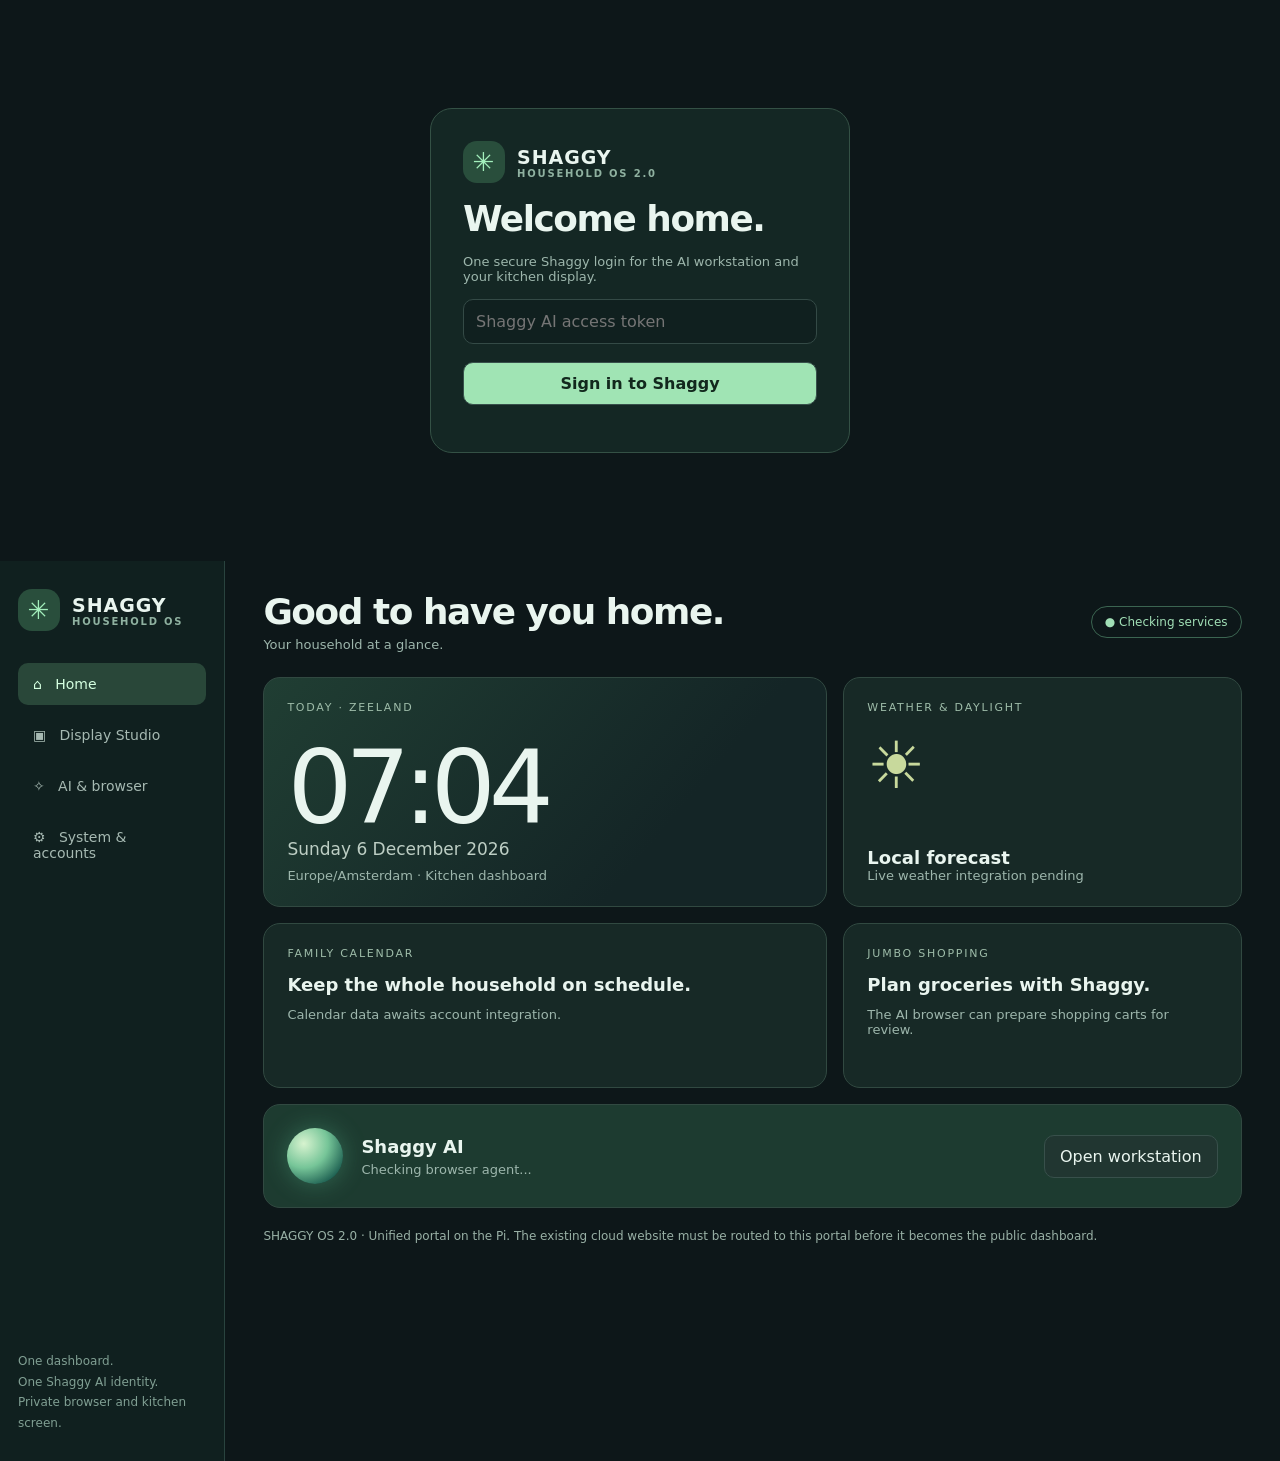
==== unified/index.html @ 6ea8dbbb "Create unified Shaggy OS homepage with embedded AI browser and Display Studio" ====
<!doctype html><html lang="en"><head><meta charset="utf-8"><meta name="viewport" content="width=device-width,initial-scale=1"><title>Shaggy — Household OS</title><meta name="theme-color" content="#101d1c">
<style>
:root{font-family:Inter,ui-sans-serif,system-ui,-apple-system,Segoe UI,sans-serif;background:#0d1719;color:#e9f5ef;color-scheme:dark}
*{box-sizing:border-box}body{margin:0}button,input,textarea{font:inherit}
button{cursor:pointer;color:#e9f5ef;border:1px solid #38504b;border-radius:10px;background:#213631;padding:11px 15px}button:hover{background:#315148}button.primary{background:#a0e4b4;color:#12281d;font-weight:700}
button:focus-visible,input:focus-visible,textarea:focus-visible{outline:2px solid #9ce2b5;outline-offset:2px}
input,textarea{width:100%;border:1px solid #344a46;border-radius:10px;background:#10201f;color:#edf8f1;padding:12px}h1,h2,p{margin:0}h1{font-size:clamp(24px,2.8vw,36px);letter-spacing:-.04em}h2{font-size:18px}.muted{color:#9db6ac;font-size:13px}.good{color:#a0e4b4}.warn{color:#ffcb94}
#signIn{max-width:420px;margin:12vh auto;background:#142724;padding:32px;border:1px solid #345145;border-radius:22px;display:grid;gap:15px}
.logo{display:flex;gap:12px;align-items:center;font-size:19px;font-weight:850;letter-spacing:.05em}.logo b{width:42px;height:42px;border-radius:14px;background:#294e3c;display:grid;place-items:center;color:#a3efbc;font-size:26px}.logo small{display:block;font-size:10px;color:#8fb1a0;letter-spacing:.18em}
#shell{display:grid;grid-template-columns:225px minmax(0,1fr);min-height:100vh}
aside{border-right:1px solid #29433e;background:#10201f;padding:28px 18px;display:flex;flex-direction:column;gap:32px}
nav{display:grid;gap:9px}nav button{text-align:left;background:none;border:none;padding:13px 15px;color:#a6b9b2;font-size:14px}nav button.active{background:#294739;color:#d4ffe0}
.sidefoot{margin-top:auto;color:#809f93;font-size:12px;line-height:1.7}
main{min-width:0;padding:30px clamp(15px,3vw,50px)}
.heading{display:flex;justify-content:space-between;align-items:center;gap:15px;margin-bottom:25px;flex-wrap:wrap}
.chip{font-size:12px;border:1px solid #3b6551;border-radius:20px;padding:8px 13px;color:#a1dfb6}
.tab{display:none}.tab.active{display:block}
.grid{display:grid;grid-template-columns:repeat(12,minmax(0,1fr));gap:16px}
.card{background:#172926;border:1px solid #314941;border-radius:17px;padding:23px;min-width:0}
.clock-card{grid-column:span 7;background:linear-gradient(130deg,#203e33,#142526 70%);min-height:230px;display:flex;flex-direction:column;justify-content:space-between}
.clock{font-size:clamp(64px,8vw,110px);font-weight:250;letter-spacing:-.07em;line-height:1}
.eyebrow{font-size:11px;letter-spacing:.16em;color:#9ebca9;text-transform:uppercase;margin-bottom:14px}
.weather{grid-column:span 5;display:flex;flex-direction:column;justify-content:space-between}
.weather .sun{font-size:65px;color:#c8d99c}
.calendar{grid-column:span 7;min-height:165px}.jumbo{grid-column:span 5}.agent{grid-column:span 12;display:flex;align-items:center;gap:18px;background:#1d3b30}
.orb{width:56px;height:56px;border-radius:50%;background:radial-gradient(circle at 30% 28%,#d7f3cf,#76c598 43%,#1d5f51 80%);box-shadow:0 0 25px #61c89855;flex-shrink:0}
.controls{display:grid;grid-template-columns:repeat(auto-fit,minmax(145px,1fr));gap:10px;margin:20px 0}
.controls button{min-height:85px;text-align:left}.controls button.active{border-color:#9de4b4;color:#a7efba}.controls small{display:block;color:#8aa69a;margin-top:8px;font-size:11px}
.stack{display:grid;gap:18px}.line{display:flex;align-items:center;justify-content:space-between;border-bottom:1px solid #314941;padding:12px 0;gap:12px}.line input{width:22px;height:22px;accent-color:#9ce0b1}
.actions{display:flex;gap:10px;flex-wrap:wrap}
#agentFrame{border:0;width:100%;height:calc(100vh - 130px);min-height:620px;background:#10191b;border-radius:14px}
.note{font-size:12px;color:#99b1a6;line-height:1.7;margin-top:18px}a{color:#a5edb9}
@media(max-width:850px){#shell{grid-template-columns:1fr}aside{padding:13px;gap:10px;border-right:0;border-bottom:1px solid #29433e}.sidefoot{display:none}nav{display:flex;overflow:auto;gap:5px}nav button{white-space:nowrap;padding:10px}main{padding:17px}.clock-card,.calendar,.weather,.jumbo{grid-column:span 12}.clock-card{min-height:220px}#agentFrame{height:calc(100dvh - 145px);min-height:450px}}
</style></head><body>
<section id="signIn" hidden><div class="logo"><b>✳</b><span>SHAGGY<small>HOUSEHOLD OS 2.0</small></span></div><h1>Welcome home.</h1><p class="muted">One secure Shaggy login for the AI workstation and your kitchen display.</p><form id="loginForm" class="stack"><input id="loginToken" type="password" autocomplete="current-password" placeholder="Shaggy AI access token" required><button class="primary">Sign in to Shaggy</button></form><p id="loginError" class="warn"></p></section>
<div id="shell" hidden><aside><div class="logo"><b>✳</b><span>SHAGGY<small>HOUSEHOLD OS</small></span></div><nav id="navigation">
<button data-tab="home" class="active">⌂ &nbsp; Home</button>
<button data-tab="studio">▣ &nbsp; Display Studio</button>
<button data-tab="agent">✧ &nbsp; AI & browser</button>
<button data-tab="system">⚙ &nbsp; System & accounts</button>
</nav><div class="sidefoot">One dashboard.<br>One Shaggy AI identity.<br>Private browser and kitchen screen.</div></aside>
<main><div class="heading"><div><h1 id="title">Good to have you home.</h1><p id="subtitle" class="muted" style="margin-top:5px">Your household at a glance.</p></div><span class="chip" id="status">● Checking services</span></div>
<section id="home" class="tab active">
<div class="grid">
<article class="card clock-card"><div class="eyebrow">Today · Zeeland</div><div><div class="clock" id="clock">--:--</div><div id="today" style="color:#bdcec4;font-size:17px"></div></div><p class="muted">Europe/Amsterdam · Kitchen dashboard</p></article>
<article class="card weather"><div><div class="eyebrow">Weather & daylight</div><div class="sun">☀</div></div><div><h2>Local forecast</h2><p class="muted">Live weather integration pending</p></div></article>
<article class="card calendar"><div class="eyebrow">Family calendar</div><h2>Keep the whole household on schedule.</h2><p class="muted" style="margin-top:12px">Calendar data awaits account integration.</p></article>
<article class="card jumbo"><div class="eyebrow">Jumbo shopping</div><h2>Plan groceries with Shaggy.</h2><p class="muted" style="margin-top:12px">The AI browser can prepare shopping carts for review.</p></article>
<article class="card agent"><div class="orb"></div><div style="flex:1"><h2>Shaggy AI</h2><p class="muted" id="agentStatus" style="margin-top:5px">Checking browser agent...</p></div><button id="openAgent">Open workstation</button></article>
</div></section>
<section id="studio" class="tab"><article class="card stack">
<div><h2>Display Studio</h2><p class="muted" style="margin-top:7px">Control the Pi's physical HDMI screen. Changes apply without restarting the AI agent.</p></div>
<div class="controls" id="modes"></div>
<div><label for="message">Household announcement</label><textarea id="message" rows="3" maxlength="240" style="margin-top:8px"></textarea></div>
<div><button class="primary" id="saveMessage">Update display message</button></div>
<h2>Widgets</h2><div id="widgets"></div>
<div class="actions"><button id="takeover">Show Shaggy</button><button id="returnHome">Return to dashboard</button></div><p id="saveResult" class="good"></p>
</article></section>
<section id="agent" class="tab"><iframe id="agentFrame" src="about:blank" title="Shaggy AI and private browser"></iframe></section>
<section id="system" class="tab"><article class="card"><h2>Services & device status</h2><div id="metrics" style="margin-top:18px"></div><p class="note">For Google or OpenAI connections, open AI & browser → Settings. Credentials remain private to the agent service.</p></article></section>
<p class="note">SHAGGY OS 2.0 · Unified portal on the Pi. The existing cloud website must be routed to this portal before it becomes the public dashboard.</p>
</main></div>
<script>
const $=s=>document.querySelector(s);let settings={};const modes=['Kitchen','Calendar','Shopping','Photos','Agent','Browser'];
const keys={show_clock:'Clock',show_calendar:'Family calendar',show_weather:'Weather',show_jumbo:'Jumbo shopping',show_agent:'AI activity',show_moon:'Moon phase'};
const clock=()=>{const n=new Date();$('#clock').textContent=new Intl.DateTimeFormat('en-GB',{timeZone:'Europe/Amsterdam',hour:'2-digit',minute:'2-digit'}).format(n);$('#today').textContent=new Intl.DateTimeFormat('en-GB',{timeZone:'Europe/Amsterdam',weekday:'long',day:'numeric',month:'long',year:'numeric'}).format(n)};clock();setInterval(clock,20000);
async function api(url,body){let opts={credentials:'same-origin',cache:'no-store'};if(body!==undefined){opts.method='POST';opts.headers={'Content-Type':'application/json','X-Shaggy-OS':'1','X-Shaggy':'1'};opts.body=JSON.stringify(body)}let r=await fetch(url,opts);let data=await r.json().catch(()=>({}));if(!r.ok)throw Error(data.error||'Request failed');return data}
function tab(name){
 document.querySelectorAll('.tab').forEach(t=>t.classList.toggle('active',t.id===name));
 document.querySelectorAll('[data-tab]').forEach(b=>b.classList.toggle('active',b.dataset.tab===name));
 $('#title').textContent={home:'Good to have you home.',studio:'Display Studio',agent:'Shaggy AI & browser',system:'System & accounts'}[name];
 $('#subtitle').textContent={home:'Your household at a glance.',studio:'What shows up on the kitchen screen.',agent:'Chat, control websites, and manage accounts.',system:'Your Pi and connected services.'}[name];
 if(name==='agent' && $('#agentFrame').src.endsWith('about:blank'))$('#agentFrame').src='/agent';
 if(name==='system')refreshMetrics();
}
async function init(){
 try{await api('/api/status?summary=1');$('#signIn').hidden=true;$('#shell').hidden=false;refreshAll()}
 catch(e){$('#signIn').hidden=false;$('#shell').hidden=true}
}
function render(){
 $('#modes').replaceChildren(...modes.map(m=>{let b=document.createElement('button');b.className=m===settings.mode?'active':'';b.textContent=m;let small=document.createElement('small');small.textContent=m===settings.mode?'Currently displayed':'Set HDMI mode';b.append(small);b.onclick=()=>save({mode:m});return b}));
 $('#widgets').replaceChildren(...Object.entries(keys).map(([key,label])=>{let row=document.createElement('label');row.className='line';let text=document.createElement('span');text.textContent=label;let check=document.createElement('input');check.type='checkbox';check.checked=Boolean(settings[key]);check.onchange=()=>save({[key]:check.checked});row.append(text,check);return row}));
 $('#message').value=settings.message||'';
}
async function save(changes){
 try{let res=await api('/api/os/settings',changes);settings=res.settings;render();$('#saveResult').textContent='✓ Saved to kitchen screen'}
 catch(e){$('#saveResult').textContent='Could not save: '+e.message}
}
async function refreshMetrics(){
 try{
  let [agent,system]=await Promise.all([api('/api/status?summary=1'),api('/api/os/system')]);
  $('#status').textContent=agent.configured?'● AI configured':'● AI setup required';
  $('#agentStatus').textContent=agent.agent_busy?'Shaggy is working in his browser':agent.configured?'Agent online and ready':'Add an API key in AI Settings';
  let details={'AI service':'Online', 'AI model':agent.model||'—','CPU temperature':system.temperature_c==null?'Not available':system.temperature_c+' °C','RAM used':system.ram_used_pct+'%','Disk used':system.disk_used_pct+'%','Uptime':system.uptime_hours+' hours','CPU load':system.load_1m};
  $('#metrics').replaceChildren(...Object.entries(details).map(([k,v])=>{let row=document.createElement('div');row.className='line';let name=document.createElement('span');name.className='muted';name.textContent=k;let val=document.createElement('strong');val.textContent=v;row.append(name,val);return row}));
 }catch(e){$('#status').textContent='● Check connection';$('#metrics').textContent='Service error: '+e.message}
}
async function refreshAll(){try{settings=(await api('/api/os/settings'));render()}catch(e){$('#saveResult').textContent='Display unavailable: '+e.message}refreshMetrics()}
$('#loginForm').addEventListener('submit',async e=>{e.preventDefault();try{await api('/api/login',{token:$('#loginToken').value});$('#loginToken').value='';$('#loginError').textContent='';init()}catch(e){$('#loginError').textContent='Invalid access token'}});
$('#navigation').addEventListener('click',e=>{let t=e.target.closest('[data-tab]');if(t)tab(t.dataset.tab)});
$('#openAgent').onclick=()=>tab('agent');
$('#saveMessage').onclick=()=>save({message:$('#message').value});
$('#takeover').onclick=()=>save({agent_overlay:true});
$('#returnHome').onclick=()=>save({agent_overlay:false});
init();setInterval(()=>{if(!$('#shell').hidden)refreshMetrics()},15000);
</script></body></html>
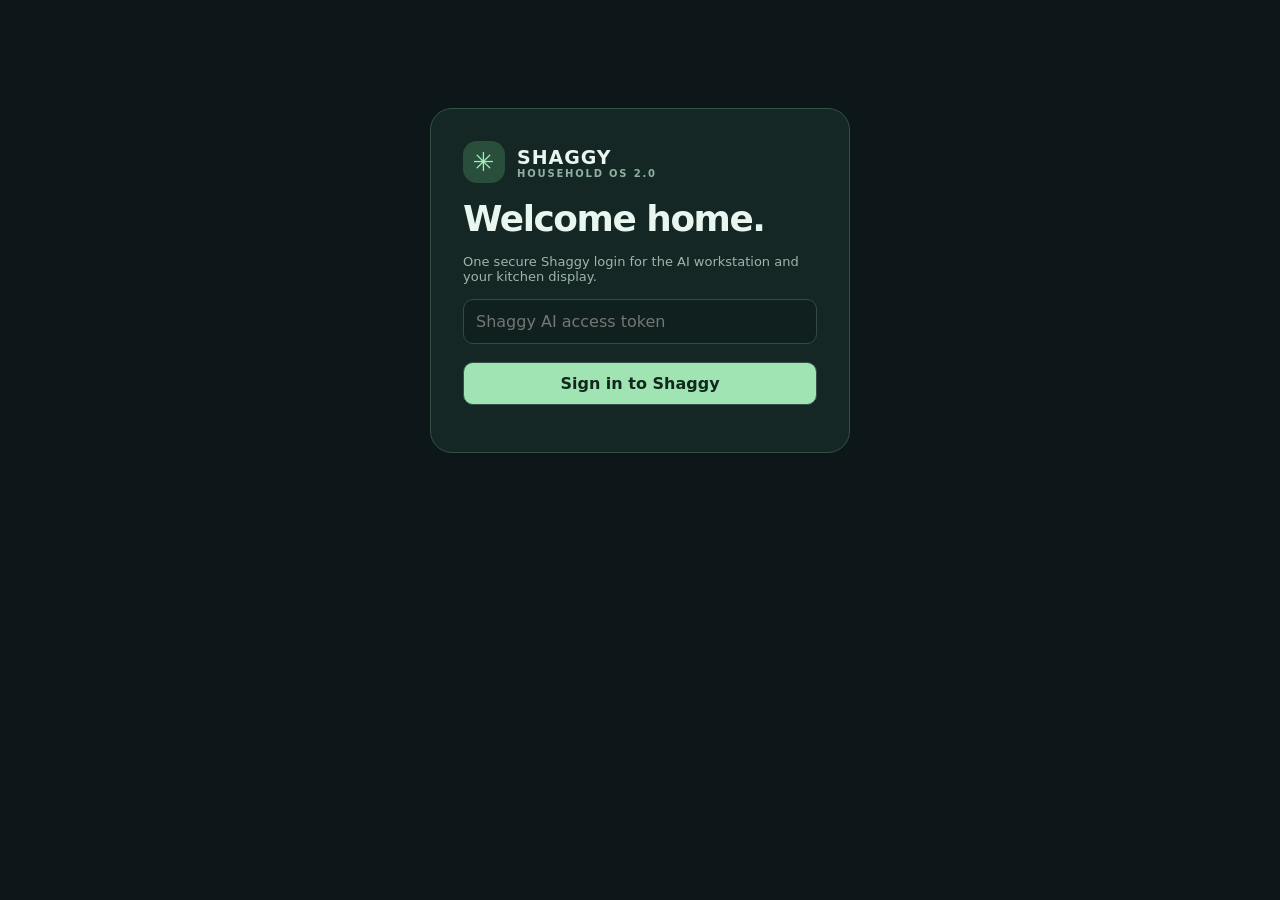
==== commit 2c754d51: "Ensure unified portal login and application sections obey hidden state" ====
--- a/unified/index.html
+++ b/unified/index.html
@@ -1,7 +1,7 @@
 <!doctype html><html lang="en"><head><meta charset="utf-8"><meta name="viewport" content="width=device-width,initial-scale=1"><title>Shaggy — Household OS</title><meta name="theme-color" content="#101d1c">
 <style>
 :root{font-family:Inter,ui-sans-serif,system-ui,-apple-system,Segoe UI,sans-serif;background:#0d1719;color:#e9f5ef;color-scheme:dark}
-*{box-sizing:border-box}body{margin:0}button,input,textarea{font:inherit}
+*{box-sizing:border-box}[hidden]{display:none!important}body{margin:0}button,input,textarea{font:inherit}
 button{cursor:pointer;color:#e9f5ef;border:1px solid #38504b;border-radius:10px;background:#213631;padding:11px 15px}button:hover{background:#315148}button.primary{background:#a0e4b4;color:#12281d;font-weight:700}
 button:focus-visible,input:focus-visible,textarea:focus-visible{outline:2px solid #9ce2b5;outline-offset:2px}
 input,textarea{width:100%;border:1px solid #344a46;border-radius:10px;background:#10201f;color:#edf8f1;padding:12px}h1,h2,p{margin:0}h1{font-size:clamp(24px,2.8vw,36px);letter-spacing:-.04em}h2{font-size:18px}.muted{color:#9db6ac;font-size:13px}.good{color:#a0e4b4}.warn{color:#ffcb94}
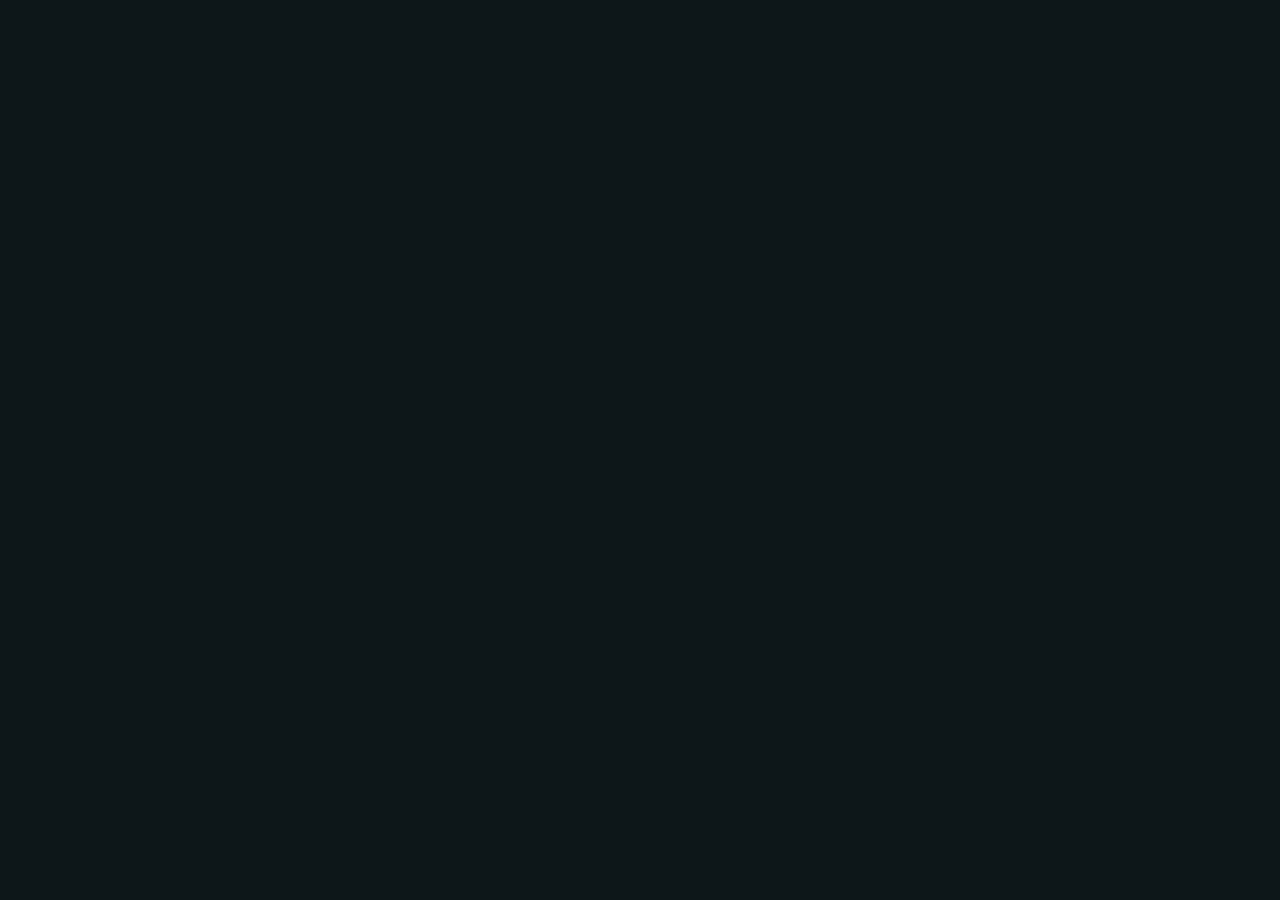
==== commit 36415016: "Build native Kitchen and dedicated HDMI display modes" ====
--- a/unified/index.html
+++ b/unified/index.html
@@ -1,4 +1,5 @@
 <!doctype html><html lang="en"><head><meta charset="utf-8"><meta name="viewport" content="width=device-width,initial-scale=1"><title>Shaggy — Household OS</title><meta name="theme-color" content="#101d1c">
+<link rel="stylesheet" href="/screen.css"><script src="/screen.js" defer></script>
 <style>
 :root{font-family:Inter,ui-sans-serif,system-ui,-apple-system,Segoe UI,sans-serif;background:#0d1719;color:#e9f5ef;color-scheme:dark}
 *{box-sizing:border-box}[hidden]{display:none!important}body{margin:0}button,input,textarea{font:inherit}
@@ -7,69 +8,65 @@
 input,textarea{width:100%;border:1px solid #344a46;border-radius:10px;background:#10201f;color:#edf8f1;padding:12px}h1,h2,p{margin:0}h1{font-size:clamp(24px,2.8vw,36px);letter-spacing:-.04em}h2{font-size:18px}.muted{color:#9db6ac;font-size:13px}.good{color:#a0e4b4}.warn{color:#ffcb94}
 #signIn{max-width:420px;margin:12vh auto;background:#142724;padding:32px;border:1px solid #345145;border-radius:22px;display:grid;gap:15px}
 .logo{display:flex;gap:12px;align-items:center;font-size:19px;font-weight:850;letter-spacing:.05em}.logo b{width:42px;height:42px;border-radius:14px;background:#294e3c;display:grid;place-items:center;color:#a3efbc;font-size:26px}.logo small{display:block;font-size:10px;color:#8fb1a0;letter-spacing:.18em}
-#shell{display:grid;grid-template-columns:225px minmax(0,1fr);min-height:100vh}
-aside{border-right:1px solid #29433e;background:#10201f;padding:28px 18px;display:flex;flex-direction:column;gap:32px}
-nav{display:grid;gap:9px}nav button{text-align:left;background:none;border:none;padding:13px 15px;color:#a6b9b2;font-size:14px}nav button.active{background:#294739;color:#d4ffe0}
-.sidefoot{margin-top:auto;color:#809f93;font-size:12px;line-height:1.7}
-main{min-width:0;padding:30px clamp(15px,3vw,50px)}
+#shell{display:grid;grid-template-columns:minmax(0,1fr);grid-template-rows:auto 1fr;min-height:100vh}
+aside{border-bottom:1px solid #29433e;background:#10201f;padding:13px clamp(15px,2vw,35px);display:flex;align-items:center;gap:clamp(16px,3vw,45px);min-width:0}
+nav{display:flex;gap:6px;overflow:auto}nav button{text-align:left;white-space:nowrap;background:none;border:none;padding:12px;color:#a6b9b2;font-size:14px}nav button.active{background:#294739;color:#d4ffe0}
+main{min-width:0;padding:22px clamp(15px,2vw,35px)}
 .heading{display:flex;justify-content:space-between;align-items:center;gap:15px;margin-bottom:25px;flex-wrap:wrap}
 .chip{font-size:12px;border:1px solid #3b6551;border-radius:20px;padding:8px 13px;color:#a1dfb6}
 .tab{display:none}.tab.active{display:block}
-.grid{display:grid;grid-template-columns:repeat(12,minmax(0,1fr));gap:16px}
 .card{background:#172926;border:1px solid #314941;border-radius:17px;padding:23px;min-width:0}
-.clock-card{grid-column:span 7;background:linear-gradient(130deg,#203e33,#142526 70%);min-height:230px;display:flex;flex-direction:column;justify-content:space-between}
-.clock{font-size:clamp(64px,8vw,110px);font-weight:250;letter-spacing:-.07em;line-height:1}
-.eyebrow{font-size:11px;letter-spacing:.16em;color:#9ebca9;text-transform:uppercase;margin-bottom:14px}
-.weather{grid-column:span 5;display:flex;flex-direction:column;justify-content:space-between}
-.weather .sun{font-size:65px;color:#c8d99c}
-.calendar{grid-column:span 7;min-height:165px}.jumbo{grid-column:span 5}.agent{grid-column:span 12;display:flex;align-items:center;gap:18px;background:#1d3b30}
-.orb{width:56px;height:56px;border-radius:50%;background:radial-gradient(circle at 30% 28%,#d7f3cf,#76c598 43%,#1d5f51 80%);box-shadow:0 0 25px #61c89855;flex-shrink:0}
 .controls{display:grid;grid-template-columns:repeat(auto-fit,minmax(145px,1fr));gap:10px;margin:20px 0}
 .controls button{min-height:85px;text-align:left}.controls button.active{border-color:#9de4b4;color:#a7efba}.controls small{display:block;color:#8aa69a;margin-top:8px;font-size:11px}
 .stack{display:grid;gap:18px}.line{display:flex;align-items:center;justify-content:space-between;border-bottom:1px solid #314941;padding:12px 0;gap:12px}.line input{width:22px;height:22px;accent-color:#9ce0b1}
 .actions{display:flex;gap:10px;flex-wrap:wrap}
 #agentFrame{border:0;width:100%;height:calc(100vh - 130px);min-height:620px;background:#10191b;border-radius:14px}
 .note{font-size:12px;color:#99b1a6;line-height:1.7;margin-top:18px}a{color:#a5edb9}
-@media(max-width:850px){#shell{grid-template-columns:1fr}aside{padding:13px;gap:10px;border-right:0;border-bottom:1px solid #29433e}.sidefoot{display:none}nav{display:flex;overflow:auto;gap:5px}nav button{white-space:nowrap;padding:10px}main{padding:17px}.clock-card,.calendar,.weather,.jumbo{grid-column:span 12}.clock-card{min-height:220px}#agentFrame{height:calc(100dvh - 145px);min-height:450px}}
+@media(max-width:850px){aside{padding:13px;gap:10px;flex-wrap:wrap}nav{gap:5px}nav button{padding:10px}main{padding:17px}#agentFrame{height:calc(100dvh - 160px);min-height:450px}}
+
+.calendar-filters{display:flex;flex-wrap:wrap;gap:10px;margin-top:12px}
+.calendar-filters label{display:flex;align-items:center;gap:7px;background:#243b34;border-radius:10px;padding:10px 13px;font-size:13px;color:#dfefe4}
+.calendar-filters input{width:18px;height:18px;accent-color:#9de4b4}
+.calendar-day,.calendar-month{grid-column:span 7}
 </style></head><body>
 <section id="signIn" hidden><div class="logo"><b>✳</b><span>SHAGGY<small>HOUSEHOLD OS 2.0</small></span></div><h1>Welcome home.</h1><p class="muted">One secure Shaggy login for the AI workstation and your kitchen display.</p><form id="loginForm" class="stack"><input id="loginToken" type="password" autocomplete="current-password" placeholder="Shaggy AI access token" required><button class="primary">Sign in to Shaggy</button></form><p id="loginError" class="warn"></p></section>
 <div id="shell" hidden><aside><div class="logo"><b>✳</b><span>SHAGGY<small>HOUSEHOLD OS</small></span></div><nav id="navigation">
-<button data-tab="home" class="active">⌂ &nbsp; Home</button>
+<button data-tab="home" class="active">⌂ &nbsp; Kitchen</button>
+<button data-tab="groceries">▤ &nbsp; Groceries</button>
 <button data-tab="studio">▣ &nbsp; Display Studio</button>
 <button data-tab="agent">✧ &nbsp; AI & browser</button>
 <button data-tab="system">⚙ &nbsp; System & accounts</button>
-</nav><div class="sidefoot">One dashboard.<br>One Shaggy AI identity.<br>Private browser and kitchen screen.</div></aside>
-<main><div class="heading"><div><h1 id="title">Good to have you home.</h1><p id="subtitle" class="muted" style="margin-top:5px">Your household at a glance.</p></div><span class="chip" id="status">● Checking services</span></div>
-<section id="home" class="tab active">
-<div class="grid">
-<article class="card clock-card"><div class="eyebrow">Today · Zeeland</div><div><div class="clock" id="clock">--:--</div><div id="today" style="color:#bdcec4;font-size:17px"></div></div><p class="muted">Europe/Amsterdam · Kitchen dashboard</p></article>
-<article class="card weather"><div><div class="eyebrow">Weather & daylight</div><div class="sun">☀</div></div><div><h2>Local forecast</h2><p class="muted">Live weather integration pending</p></div></article>
-<article class="card calendar"><div class="eyebrow">Family calendar</div><h2>Keep the whole household on schedule.</h2><p class="muted" style="margin-top:12px">Calendar data awaits account integration.</p></article>
-<article class="card jumbo"><div class="eyebrow">Jumbo shopping</div><h2>Plan groceries with Shaggy.</h2><p class="muted" style="margin-top:12px">The AI browser can prepare shopping carts for review.</p></article>
-<article class="card agent"><div class="orb"></div><div style="flex:1"><h2>Shaggy AI</h2><p class="muted" id="agentStatus" style="margin-top:5px">Checking browser agent...</p></div><button id="openAgent">Open workstation</button></article>
-</div></section>
+</nav></aside>
+<main><div class="heading"><div><h1 id="title">Kitchen</h1></div><span class="chip" id="status">● Checking services</span></div>
+<section id="home" class="tab active"><div id="kitchenPreview" class="shaggy-display" data-preview></div></section>
+<section id="groceries" class="tab"><div id="groceryPreview" class="shaggy-display" data-preview></div></section>
 <section id="studio" class="tab"><article class="card stack">
-<div><h2>Display Studio</h2><p class="muted" style="margin-top:7px">Control the Pi's physical HDMI screen. Changes apply without restarting the AI agent.</p></div>
+<h2>HDMI display mode</h2>
 <div class="controls" id="modes"></div>
-<div><label for="message">Household announcement</label><textarea id="message" rows="3" maxlength="240" style="margin-top:8px"></textarea></div>
-<div><button class="primary" id="saveMessage">Update display message</button></div>
-<h2>Widgets</h2><div id="widgets"></div>
-<div class="actions"><button id="takeover">Show Shaggy</button><button id="returnHome">Return to dashboard</button></div><p id="saveResult" class="good"></p>
+<h2>Kitchen calendar sources</h2>
+<div class="calendar-filters" id="calendarFilters"></div>
+<p class="muted">Connect or reconnect Google in AI &amp; browser → Settings → Google APIs to grant calendar access.</p>
+<p id="saveResult" class="good" role="status"></p>
 </article></section>
-<section id="agent" class="tab"><iframe id="agentFrame" src="about:blank" title="Shaggy AI and private browser"></iframe></section>
+<section id="agent" class="tab"><iframe id="agentFrame" allow="microphone" src="about:blank" title="Shaggy AI and private browser"></iframe></section>
 <section id="system" class="tab"><article class="card"><h2>Services & device status</h2><div id="metrics" style="margin-top:18px"></div><p class="note">For Google or OpenAI connections, open AI & browser → Settings. Credentials remain private to the agent service.</p></article></section>
-<p class="note">SHAGGY OS 2.0 · Unified portal on the Pi. The existing cloud website must be routed to this portal before it becomes the public dashboard.</p>
 </main></div>
 <script>
-const $=s=>document.querySelector(s);let settings={};const modes=['Kitchen','Calendar','Shopping','Photos','Agent','Browser'];
-const keys={show_clock:'Clock',show_calendar:'Family calendar',show_weather:'Weather',show_jumbo:'Jumbo shopping',show_agent:'AI activity',show_moon:'Moon phase'};
-const clock=()=>{const n=new Date();$('#clock').textContent=new Intl.DateTimeFormat('en-GB',{timeZone:'Europe/Amsterdam',hour:'2-digit',minute:'2-digit'}).format(n);$('#today').textContent=new Intl.DateTimeFormat('en-GB',{timeZone:'Europe/Amsterdam',weekday:'long',day:'numeric',month:'long',year:'numeric'}).format(n)};clock();setInterval(clock,20000);
+const $=s=>document.querySelector(s);
+let settings={};
+const modes={
+ Kitchen:'Month and today’s calendar',
+ Groceries:'Jumbo cart and upcoming orders',
+ Photos:'Full-screen photos',
+ Agent:'Current chat and spoken replies',
+ Browser:'Live browser automation',
+};
+const calendars=['Julia','Imported','Family'];
 async function api(url,body){let opts={credentials:'same-origin',cache:'no-store'};if(body!==undefined){opts.method='POST';opts.headers={'Content-Type':'application/json','X-Shaggy-OS':'1','X-Shaggy':'1'};opts.body=JSON.stringify(body)}let r=await fetch(url,opts);let data=await r.json().catch(()=>({}));if(!r.ok)throw Error(data.error||'Request failed');return data}
 function tab(name){
  document.querySelectorAll('.tab').forEach(t=>t.classList.toggle('active',t.id===name));
  document.querySelectorAll('[data-tab]').forEach(b=>b.classList.toggle('active',b.dataset.tab===name));
- $('#title').textContent={home:'Good to have you home.',studio:'Display Studio',agent:'Shaggy AI & browser',system:'System & accounts'}[name];
- $('#subtitle').textContent={home:'Your household at a glance.',studio:'What shows up on the kitchen screen.',agent:'Chat, control websites, and manage accounts.',system:'Your Pi and connected services.'}[name];
+ $('#title').textContent={home:'Kitchen',groceries:'Groceries',studio:'Display Studio',agent:'Shaggy AI & browser',system:'System & accounts'}[name];
  if(name==='agent' && $('#agentFrame').src.endsWith('about:blank'))$('#agentFrame').src='/agent';
  if(name==='system')refreshMetrics();
 }
@@ -78,19 +75,40 @@
  catch(e){$('#signIn').hidden=false;$('#shell').hidden=true}
 }
 function render(){
- $('#modes').replaceChildren(...modes.map(m=>{let b=document.createElement('button');b.className=m===settings.mode?'active':'';b.textContent=m;let small=document.createElement('small');small.textContent=m===settings.mode?'Currently displayed':'Set HDMI mode';b.append(small);b.onclick=()=>save({mode:m});return b}));
- $('#widgets').replaceChildren(...Object.entries(keys).map(([key,label])=>{let row=document.createElement('label');row.className='line';let text=document.createElement('span');text.textContent=label;let check=document.createElement('input');check.type='checkbox';check.checked=Boolean(settings[key]);check.onchange=()=>save({[key]:check.checked});row.append(text,check);return row}));
- $('#message').value=settings.message||'';
+ $('#modes').replaceChildren(...Object.entries(modes).map(([mode,description])=>{
+  const button=document.createElement('button');
+  button.classList.toggle('active',mode===settings.mode);
+  button.setAttribute('aria-pressed',String(mode===settings.mode));
+  button.textContent=mode;
+  const detail=document.createElement('small');
+  detail.textContent=description;
+  button.append(detail);
+  button.onclick=()=>save({mode});
+  return button;
+ }));
+ const selected=settings.calendars?.length?settings.calendars:[0,1,2];
+ $('#calendarFilters').replaceChildren(...calendars.map((name,index)=>{
+  const label=document.createElement('label');
+  const checkbox=document.createElement('input');
+  checkbox.type='checkbox';
+  checkbox.checked=selected.includes(index);
+  checkbox.onchange=()=>{
+   const next=checkbox.checked?[...selected,index]:selected.filter(n=>n!==index);
+   if(!next.length){checkbox.checked=true;return}
+   save({calendars:next.sort()});
+  };
+  label.append(checkbox,document.createTextNode(name));
+  return label;
+ }));
 }
 async function save(changes){
- try{let res=await api('/api/os/settings',changes);settings=res.settings;render();$('#saveResult').textContent='✓ Saved to kitchen screen'}
+ try{let res=await api('/api/os/settings',changes);settings=res.settings;render();$('#saveResult').textContent='HDMI display updated.'}
  catch(e){$('#saveResult').textContent='Could not save: '+e.message}
 }
 async function refreshMetrics(){
  try{
   let [agent,system]=await Promise.all([api('/api/status?summary=1'),api('/api/os/system')]);
   $('#status').textContent=agent.configured?'● AI configured':'● AI setup required';
-  $('#agentStatus').textContent=agent.agent_busy?'Shaggy is working in his browser':agent.configured?'Agent online and ready':'Add an API key in AI Settings';
   let details={'AI service':'Online', 'AI model':agent.model||'—','CPU temperature':system.temperature_c==null?'Not available':system.temperature_c+' °C','RAM used':system.ram_used_pct+'%','Disk used':system.disk_used_pct+'%','Uptime':system.uptime_hours+' hours','CPU load':system.load_1m};
   $('#metrics').replaceChildren(...Object.entries(details).map(([k,v])=>{let row=document.createElement('div');row.className='line';let name=document.createElement('span');name.className='muted';name.textContent=k;let val=document.createElement('strong');val.textContent=v;row.append(name,val);return row}));
  }catch(e){$('#status').textContent='● Check connection';$('#metrics').textContent='Service error: '+e.message}
@@ -98,9 +116,10 @@
 async function refreshAll(){try{settings=(await api('/api/os/settings'));render()}catch(e){$('#saveResult').textContent='Display unavailable: '+e.message}refreshMetrics()}
 $('#loginForm').addEventListener('submit',async e=>{e.preventDefault();try{await api('/api/login',{token:$('#loginToken').value});$('#loginToken').value='';$('#loginError').textContent='';init()}catch(e){$('#loginError').textContent='Invalid access token'}});
 $('#navigation').addEventListener('click',e=>{let t=e.target.closest('[data-tab]');if(t)tab(t.dataset.tab)});
-$('#openAgent').onclick=()=>tab('agent');
-$('#saveMessage').onclick=()=>save({message:$('#message').value});
-$('#takeover').onclick=()=>save({agent_overlay:true});
-$('#returnHome').onclick=()=>save({agent_overlay:false});
-init();setInterval(()=>{if(!$('#shell').hidden)refreshMetrics()},15000);
-</script></body></html>+window.addEventListener('DOMContentLoaded',()=>{
+ window.mountShaggyDisplay($('#kitchenPreview'),'Kitchen');
+ window.mountShaggyDisplay($('#groceryPreview'),'Groceries');
+ init();
+ setInterval(()=>{if(!$('#shell').hidden)refreshMetrics()},15000);
+});
+</script></body></html>
